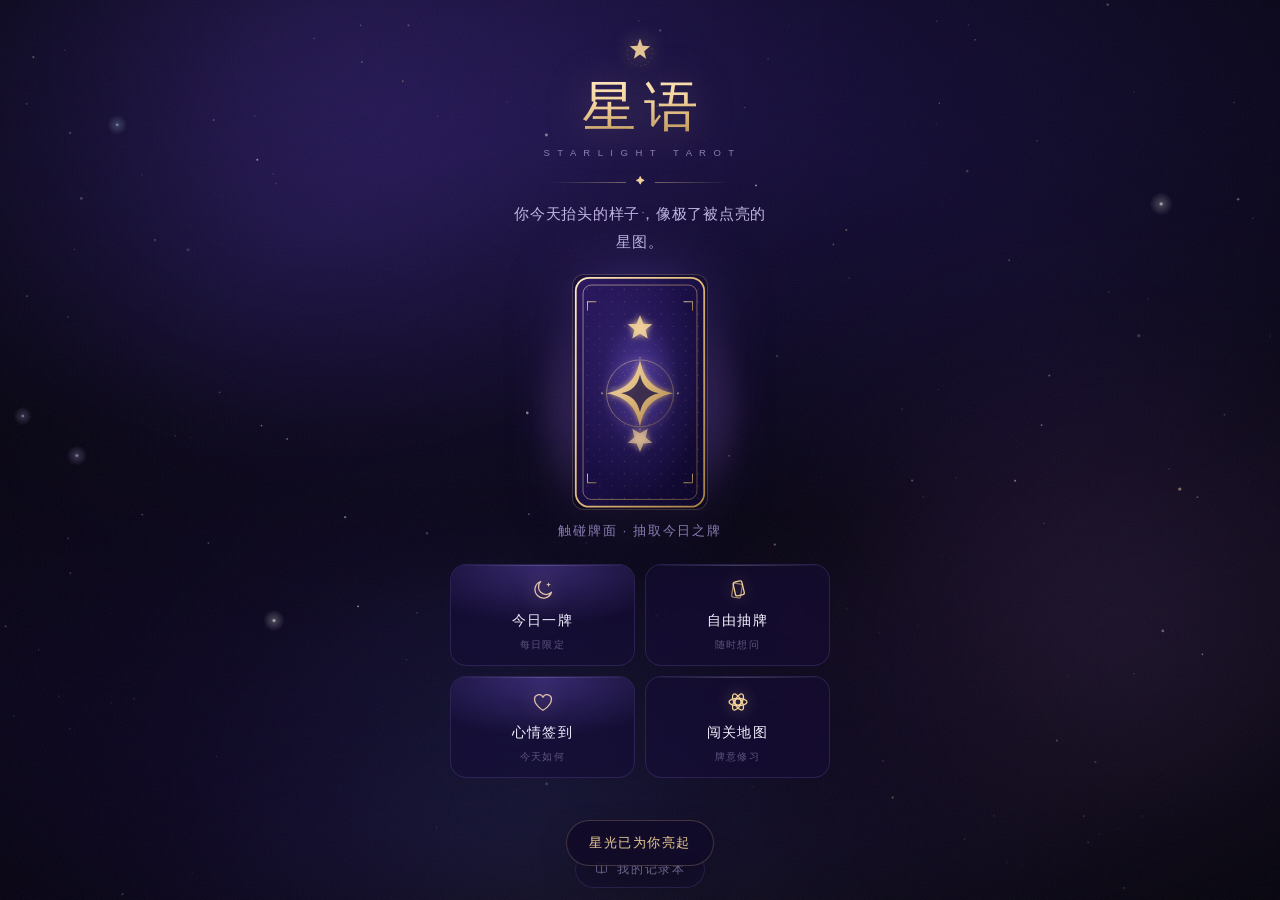
==== index.html @ d825fc46 "星语 · Starlight Tarot 78 张程序化 SVG 牌面 + 156 段牌义 抽牌 / 每日一牌 / 心情签到 / 星座 / 记录本 / 闯关 30 关 / 分享海报 纯静态，零依赖，零" ====
<!DOCTYPE html>
<html lang="zh-CN">
<head>
<meta charset="UTF-8">
<meta name="viewport" content="width=device-width, initial-scale=1.0, maximum-scale=1.0, user-scalable=no, viewport-fit=cover">
<meta name="theme-color" content="#06040f">
<meta name="apple-mobile-web-app-title" content="星语">
<meta name="apple-mobile-web-app-status-bar-style" content="black-translucent">
<meta name="apple-mobile-web-app-capable" content="yes">
<meta name="apple-mobile-web-app-status-bar-style" content="black-translucent">
<meta name="description" content="星语 · Starlight Tarot — 属于你的星空塔罗">
<title>星语 · Starlight Tarot</title>
<link rel="manifest" href="manifest.webmanifest">
<link rel="icon" type="image/png" sizes="512x512" href="assets/icon-512.png">
<link rel="icon" type="image/png" sizes="192x192" href="assets/icon-192.png">
<link rel="apple-touch-icon" href="assets/apple-touch-icon.png">
<link rel="stylesheet" href="css/base.css">
<link rel="stylesheet" href="css/sky.css">
<link rel="stylesheet" href="css/card-face.css">
<link rel="stylesheet" href="css/home.css">
<link rel="stylesheet" href="css/draw.css">
<link rel="stylesheet" href="css/book.css">
<link rel="stylesheet" href="css/daily.css">
<link rel="stylesheet" href="css/quest.css">
<link rel="stylesheet" href="css/poster.css">
</head>
<body>
  <!-- 星空背景层 -->
  <div class="sky" aria-hidden="true">
    <div class="sky__nebula sky__nebula--1"></div>
    <div class="sky__nebula sky__nebula--2"></div>
    <div class="sky__nebula sky__nebula--3"></div>
    <div class="sky__horizon"></div>
    <canvas class="sky__canvas" id="sky-canvas"></canvas>
    <div class="sky__vignette"></div>
    <div class="sky__grain"></div>
  </div>

  <!-- 页面内容挂载点 -->
  <main class="stage" id="app"></main>

  <script type="module" src="js/app.js"></script>
</body>
</html>
---- css/base.css ----
/* ============================================================
   星语 · Starlight Tarot — 基础层
   设计令牌 / 重置 / 排版 / 通用动效
   ============================================================ */

:root {
  /* ---------- 虚空底色（由深至浅） ---------- */
  --void-0: #06040f;
  --void-1: #0b0720;
  --void-2: #140a35;
  --void-3: #1e1150;
  --void-4: #2a1a63;

  /* ---------- 主色：星辉紫 ---------- */
  --violet:      #8b6cff;
  --violet-soft: #a98cff;
  --violet-deep: #4a32a8;
  --indigo:      #5a45d6;
  --plum:        #c77dff;

  /* ---------- 辅色：符文金 ---------- */
  --gold:       #f3d19a;
  --gold-bright:#ffe9c0;
  --gold-deep:  #c9a15e;
  --gold-glow:  rgba(243, 209, 154, .38);

  /* ---------- 点缀：星尘与极光 ---------- */
  --star: #ffffff;
  --cyan: #7fe8ff;
  --rose: #ff9ecb;

  /* ---------- 文字 ---------- */
  --ink:   #f5f1ff;
  --ink-2: #c1b5e2;
  --ink-3: #8a7db2;
  --ink-4: #5f5480;

  /* ---------- 面板 ---------- */
  --glass:       rgba(22, 14, 52, .55);
  --glass-strong:rgba(16, 10, 40, .82);
  --glass-line:  rgba(169, 140, 255, .16);
  --glass-line-2:rgba(243, 209, 154, .22);

  /* ---------- 字体 ---------- */
  --font-display: "Songti SC", "STSong", "Noto Serif SC", "Source Han Serif SC", "SimSun", serif;
  --font-body: -apple-system, BlinkMacSystemFont, "PingFang SC", "Hiragino Sans GB",
               "Microsoft YaHei", "Helvetica Neue", sans-serif;
  --font-mono: "SF Mono", "Menlo", "Consolas", monospace;

  /* ---------- 尺度 ---------- */
  --r-sm: 10px;
  --r-md: 16px;
  --r-lg: 22px;
  --r-xl: 30px;

  --safe-top:    env(safe-area-inset-top, 0px);
  --safe-bottom: env(safe-area-inset-bottom, 0px);

  /* ---------- 动效 ---------- */
  --ease-out:  cubic-bezier(.22, 1, .36, 1);
  --ease-soft: cubic-bezier(.4, 0, .2, 1);
  --t-fast: .22s;
  --t-mid:  .42s;
  --t-slow: .8s;
}

/* ------------------------------------------------------------
   重置
   ------------------------------------------------------------ */
*, *::before, *::after { box-sizing: border-box; }

html, body {
  margin: 0;
  padding: 0;
  height: 100%;
  overscroll-behavior-y: none;
}

html {
  -webkit-text-size-adjust: 100%;
  background: var(--void-0);
}

body {
  font-family: var(--font-body);
  color: var(--ink);
  background: var(--void-0);
  line-height: 1.7;
  -webkit-font-smoothing: antialiased;
  -moz-osx-font-smoothing: grayscale;
  text-rendering: optimizeLegibility;
  user-select: none;
  -webkit-user-select: none;
  -webkit-tap-highlight-color: transparent;
  touch-action: manipulation;
}

h1, h2, h3, h4, p, figure { margin: 0; }
ul, ol { margin: 0; padding: 0; list-style: none; }

button {
  font: inherit;
  color: inherit;
  background: none;
  border: 0;
  padding: 0;
  cursor: pointer;
  -webkit-tap-highlight-color: transparent;
}

img, svg, canvas { display: block; max-width: 100%; }

::selection { background: rgba(139, 108, 255, .35); }

/* ------------------------------------------------------------
   页面舞台：所有视图的容器
   ------------------------------------------------------------ */
.stage {
  position: relative;
  z-index: 2;
  min-height: 100%;
  min-height: 100dvh;
  display: flex;
  flex-direction: column;
}

/* ------------------------------------------------------------
   通用文字工具
   ------------------------------------------------------------ */
.display {
  font-family: var(--font-display);
  font-weight: 400;
  letter-spacing: .06em;
  background: linear-gradient(175deg, var(--gold-bright) 0%, var(--gold) 42%, #b98f52 100%);
  -webkit-background-clip: text;
  background-clip: text;
  color: transparent;
}

.muted { color: var(--ink-3); }

/* ------------------------------------------------------------
   玻璃面板
   ------------------------------------------------------------ */
.glass {
  position: relative;
  background: var(--glass);
  border: 1px solid var(--glass-line);
  border-radius: var(--r-lg);
  backdrop-filter: blur(18px) saturate(140%);
  -webkit-backdrop-filter: blur(18px) saturate(140%);
  box-shadow:
    0 1px 0 rgba(255, 255, 255, .05) inset,
    0 18px 48px -24px rgba(0, 0, 0, .9);
}

/* 顶部一道极细的高光，模拟玻璃边缘 */
.glass::before {
  content: "";
  position: absolute;
  inset: 0 0 auto 0;
  height: 1px;
  background: linear-gradient(90deg, transparent, rgba(255, 255, 255, .22), transparent);
  border-radius: inherit;
  pointer-events: none;
}

/* ------------------------------------------------------------
   进场动画
   ------------------------------------------------------------ */
@keyframes rise {
  from { opacity: 0; transform: translate3d(0, 22px, 0); }
  to   { opacity: 1; transform: none; }
}

@keyframes fade {
  from { opacity: 0; }
  to   { opacity: 1; }
}

@keyframes glow-pulse {
  0%, 100% { opacity: .5;  transform: scale(1); }
  50%      { opacity: .95; transform: scale(1.06); }
}

@keyframes spin-slow {
  from { transform: rotate(0deg); }
  to   { transform: rotate(360deg); }
}

/* ------------------------------------------------------------
   轻提示 Toast
   ------------------------------------------------------------ */
.toast {
  position: fixed;
  left: 50%;
  bottom: calc(var(--safe-bottom) + 34px);
  z-index: 90;
  transform: translate(-50%, 14px);
  padding: 11px 22px;
  border-radius: 999px;
  background: var(--glass-strong);
  border: 1px solid var(--glass-line-2);
  backdrop-filter: blur(20px);
  -webkit-backdrop-filter: blur(20px);
  box-shadow: 0 14px 40px -16px rgba(0, 0, 0, .9);
  font-size: 13px;
  letter-spacing: .12em;
  color: var(--gold);
  white-space: nowrap;
  opacity: 0;
  pointer-events: none;
  transition: opacity var(--t-mid) var(--ease-soft),
              transform var(--t-mid) var(--ease-out);
}

.toast--on {
  opacity: 1;
  transform: translate(-50%, 0);
}

.rise { animation: rise var(--t-slow) var(--ease-out) both; }

@media (prefers-reduced-motion: reduce) {
  *, *::before, *::after {
    animation-duration: .01ms !important;
    animation-iteration-count: 1 !important;
    transition-duration: .01ms !important;
  }
}
---- css/sky.css ----
/* ============================================================
   星语 · Starlight Tarot — 星空背景层
   星云 / 地平线 / 粒子 / 暗角 / 颗粒
   ============================================================ */

.sky {
  position: fixed;
  inset: 0;
  z-index: 0;
  overflow: hidden;
  pointer-events: none;
  background:
    radial-gradient(140% 100% at 50% 0%,   #1a1046 0%, transparent 58%),
    radial-gradient(120% 90%  at 15% 100%, #16093c 0%, transparent 60%),
    linear-gradient(178deg, var(--void-1) 0%, var(--void-0) 62%, #04030b 100%);
}

/* ------------------------------------------------------------
   星云：三团不同色温的柔光，缓慢呼吸 + 漂移
   ------------------------------------------------------------ */
.sky__nebula {
  position: absolute;
  border-radius: 50%;
  filter: blur(70px);
  opacity: .5;
  mix-blend-mode: screen;
  will-change: transform, opacity;
}

.sky__nebula--1 {
  width: 85vmax; height: 60vmax;
  top: -26vmax; left: -18vmax;
  background: radial-gradient(circle at 50% 50%,
              rgba(122, 82, 255, .50) 0%,
              rgba(78, 46, 168, .24) 42%,
              transparent 70%);
  animation: nebula-drift-a 34s var(--ease-soft) infinite;
}

.sky__nebula--2 {
  width: 70vmax; height: 52vmax;
  top: 26vmax; right: -24vmax;
  background: radial-gradient(circle at 50% 50%,
              rgba(199, 125, 255, .38) 0%,
              rgba(126, 60, 190, .18) 46%,
              transparent 72%);
  animation: nebula-drift-b 42s var(--ease-soft) infinite;
}

.sky__nebula--3 {
  width: 60vmax; height: 44vmax;
  bottom: -16vmax; left: 10vmax;
  background: radial-gradient(circle at 50% 50%,
              rgba(88, 180, 255, .24) 0%,
              rgba(60, 90, 200, .12) 48%,
              transparent 74%);
  animation: nebula-drift-c 50s var(--ease-soft) infinite;
}

@keyframes nebula-drift-a {
  0%, 100% { transform: translate3d(0, 0, 0) scale(1);        opacity: .42; }
  50%      { transform: translate3d(5vmax, 3vmax, 0) scale(1.14); opacity: .62; }
}
@keyframes nebula-drift-b {
  0%, 100% { transform: translate3d(0, 0, 0) scale(1.08);   opacity: .34; }
  50%      { transform: translate3d(-6vmax, 4vmax, 0) scale(1); opacity: .56; }
}
@keyframes nebula-drift-c {
  0%, 100% { transform: translate3d(0, 0, 0) scale(1);        opacity: .28; }
  50%      { transform: translate3d(4vmax, -3vmax, 0) scale(1.2); opacity: .44; }
}

/* ------------------------------------------------------------
   地平线：底部一抹极淡的暖光，给画面"落地感"
   ------------------------------------------------------------ */
.sky__horizon {
  position: absolute;
  left: -10%; right: -10%;
  bottom: -14vh;
  height: 46vh;
  background: radial-gradient(ellipse 60% 100% at 50% 100%,
              rgba(243, 209, 154, .13) 0%,
              rgba(139, 108, 255, .07) 44%,
              transparent 72%);
  filter: blur(30px);
  animation: glow-pulse 12s var(--ease-soft) infinite;
}

/* ------------------------------------------------------------
   粒子画布
   ------------------------------------------------------------ */
.sky__canvas {
  position: absolute;
  inset: 0;
  width: 100%;
  height: 100%;
}

/* ------------------------------------------------------------
   暗角：把注意力收到画面中心
   ------------------------------------------------------------ */
.sky__vignette {
  position: absolute;
  inset: 0;
  background: radial-gradient(ellipse 82% 68% at 50% 42%,
              transparent 40%,
              rgba(4, 3, 11, .42) 78%,
              rgba(4, 3, 11, .76) 100%);
}

/* ------------------------------------------------------------
   颗粒：极淡的胶片噪点，消除渐变的塑料感
   ------------------------------------------------------------ */
.sky__grain {
  position: absolute;
  inset: -50%;
  opacity: .05;
  background-image: url("data:image/svg+xml,%3Csvg xmlns='http://www.w3.org/2000/svg' width='180' height='180'%3E%3Cfilter id='n'%3E%3CfeTurbulence type='fractalNoise' baseFrequency='.85' numOctaves='3' stitchTiles='stitch'/%3E%3C/filter%3E%3Crect width='100%25' height='100%25' filter='url(%23n)'/%3E%3C/svg%3E");
  animation: grain-shift 6s steps(6) infinite;
}

@keyframes grain-shift {
  0%   { transform: translate(0, 0); }
  20%  { transform: translate(-3%, 2%); }
  40%  { transform: translate(2%, -3%); }
  60%  { transform: translate(-2%, -2%); }
  80%  { transform: translate(3%, 1%); }
  100% { transform: translate(0, 0); }
}
---- css/card-face.css ----
/* ============================================================
   星语 · Starlight Tarot — 牌面文字与容器样式
   （作用在 SVG 内部的 <text> 上）
   ============================================================ */

.cardface {
  display: block;
  width: 100%;
  height: auto;
  border-radius: 10px;
  font-family: "Songti SC", "STSong", "Noto Serif SC", serif;
}

.cardface .cf-num {
  font-size: 7px;
  fill: #f3d19a;
  letter-spacing: 1.4px;
  opacity: .92;
}

.cardface .cf-name {
  font-size: 10.5px;
  fill: #f5f1ff;
  letter-spacing: 2px;
}

.cardface .cf-en {
  font-size: 3.4px;
  fill: #8a7db2;
  letter-spacing: .75px;
  font-family: "Helvetica Neue", Arial, sans-serif;
}

.cardface .cf-glyph {
  font-size: 5.5px;
  fill: #f3d19a;
  letter-spacing: 1px;
  font-family: "Helvetica Neue", Arial, sans-serif;
}

/* ---------- 牌面外层容器 ---------- */
.cardwrap {
  position: relative;
  border-radius: 11px;
  overflow: hidden;
  box-shadow:
    0 0 0 1px rgba(243, 209, 154, .22),
    0 16px 40px -16px rgba(0, 0, 0, .9),
    0 0 46px -18px rgba(139, 108, 255, .55);
  transition: transform var(--t-mid) var(--ease-out),
              box-shadow var(--t-mid) var(--ease-out);
}

.cardwrap--rev { transform: rotate(180deg); }
.cardwrap--rev .cardface { transform: rotate(180deg); }
---- css/home.css ----
/* ============================================================
   星语 · Starlight Tarot — 首页样式
   ============================================================ */

.stage {
  align-items: center;
  gap: clamp(9px, 2.1vh, 18px);
  padding:
    calc(var(--safe-top) + clamp(20px, 4.2vh, 36px))
    clamp(18px, 5vw, 28px)
    calc(var(--safe-bottom) + 12px);
  text-align: center;
}

/* ------------------------------------------------------------
   顶部：标志 / 标题 / 每日星语
   ------------------------------------------------------------ */
.hero {
  display: flex;
  flex-direction: column;
  align-items: center;
  width: 100%;
}

.hero__mark {
  width: 34px;
  height: 34px;
  margin-bottom: 9px;
  filter: drop-shadow(0 0 10px rgba(243, 209, 154, .5));
  animation: glow-pulse 5s var(--ease-soft) infinite;
}

.hero__title {
  font-size: clamp(38px, 11.5vw, 54px);
  line-height: 1.06;
  letter-spacing: .16em;
  text-indent: .16em;
  margin: 0;
  filter: drop-shadow(0 3px 22px rgba(243, 209, 154, .26));
}

.hero__sub {
  margin: 9px 0 0;
  font-size: 9.5px;
  font-weight: 400;
  letter-spacing: .26em;
  color: var(--ink-3);
}

.hero__divider {
  display: flex;
  align-items: center;
  gap: 10px;
  width: min(180px, 50vw);
  margin: 13px 0 10px;
}

.hero__divider i {
  flex: 1;
  height: 1px;
  background: linear-gradient(90deg, transparent, rgba(243, 209, 154, .42));
}
.hero__divider i:last-of-type {
  background: linear-gradient(90deg, rgba(243, 209, 154, .42), transparent);
}
.hero__divider b {
  font-size: 9px;
  color: var(--gold);
  font-weight: 400;
}

.hero__line {
  margin: 0;
  max-width: 17em;
  font-size: clamp(13.5px, 3.6vw, 15px);
  line-height: 1.9;
  color: var(--ink-2);
  font-family: var(--font-display);
  letter-spacing: .05em;
}

/* ------------------------------------------------------------
   中央：发光牌背
   ------------------------------------------------------------ */
.oracle {
  position: relative;
  display: flex;
  justify-content: center;
  width: 100%;
}

.oracle__btn {
  position: relative;
  display: flex;
  flex-direction: column;
  align-items: center;
  gap: 12px;
  padding: 0;
  animation: oracle-float 7s var(--ease-soft) infinite;
}

.back__art {
  width: clamp(104px, 30vw, 134px);
  height: auto;
  border-radius: 11px;
  box-shadow:
    0 0 0 1px rgba(243, 209, 154, .18),
    0 22px 54px -20px rgba(0, 0, 0, .95),
    0 0 70px -14px rgba(139, 108, 255, .5);
  transition: transform var(--t-mid) var(--ease-out),
              box-shadow var(--t-mid) var(--ease-out);
}

.oracle__btn:active .back__art {
  transform: scale(.94);
  box-shadow:
    0 0 0 1px rgba(243, 209, 154, .5),
    0 10px 30px -14px rgba(0, 0, 0, .95),
    0 0 96px -6px rgba(139, 108, 255, .78);
}

/* 光晕：跟随牌背的呼吸 */
.oracle__halo {
  position: absolute;
  top: 50%;
  left: 50%;
  width: 230px;
  height: 230px;
  margin: -115px 0 0 -115px;
  border-radius: 50%;
  background: radial-gradient(circle,
              rgba(139, 108, 255, .34) 0%,
              rgba(199, 125, 255, .14) 42%,
              transparent 68%);
  filter: blur(14px);
  animation: glow-pulse 4.5s var(--ease-soft) infinite;
  pointer-events: none;
  z-index: -1;
}

.oracle__hint {
  font-size: 12.5px;
  letter-spacing: .14em;
  color: var(--ink-3);
  transition: color var(--t-fast);
}

.oracle__btn:active .oracle__hint { color: var(--gold); }

@keyframes oracle-float {
  0%, 100% { transform: translate3d(0, 0, 0); }
  50%      { transform: translate3d(0, -11px, 0); }
}

/* ------------------------------------------------------------
   功能入口：2 × 2
   ------------------------------------------------------------ */
.menu {
  display: grid;
  grid-template-columns: repeat(2, 1fr);
  gap: 10px;
  width: 100%;
  max-width: 380px;
  margin-top: 4px;
}

.entry {
  position: relative;
  display: flex;
  flex-direction: column;
  align-items: center;
  gap: 3px;
  padding: 13px 10px 12px;
  border-radius: var(--r-md);
  background: var(--glass);
  border: 1px solid var(--glass-line);
  backdrop-filter: blur(16px) saturate(140%);
  -webkit-backdrop-filter: blur(16px) saturate(140%);
  overflow: hidden;
  transition: transform var(--t-fast) var(--ease-out),
              border-color var(--t-fast) var(--ease-soft),
              background var(--t-fast) var(--ease-soft);
}

.entry::before {
  content: "";
  position: absolute;
  inset: 0 0 auto 0;
  height: 1px;
  background: linear-gradient(90deg, transparent, rgba(255, 255, 255, .2), transparent);
}

/* 悬停/按下时浮起一层星光 */
.entry::after {
  content: "";
  position: absolute;
  inset: 0;
  background: radial-gradient(120% 90% at 50% 0%,
              rgba(139, 108, 255, .3), transparent 66%);
  opacity: 0;
  transition: opacity var(--t-mid) var(--ease-soft);
  pointer-events: none;
}

.entry:active {
  transform: scale(.96);
  border-color: var(--glass-line-2);
}
.entry:active::after { opacity: 1; }

.entry__ico {
  width: 24px;
  height: 24px;
  color: var(--gold);
  filter: drop-shadow(0 0 8px rgba(243, 209, 154, .35));
  transition: transform var(--t-mid) var(--ease-out);
}
.entry:active .entry__ico { transform: scale(1.12); }

.entry__name {
  margin-top: 5px;
  font-size: 13.5px;
  letter-spacing: .1em;
  color: var(--ink);
  font-family: var(--font-display);
}

.entry__desc {
  font-size: 10px;
  letter-spacing: .12em;
  color: var(--ink-4);
}

/* ------------------------------------------------------------
   底部：记录本
   ------------------------------------------------------------ */
.foot {
  margin-top: auto;
  padding-top: 6px;
}

.foot__btn {
  display: inline-flex;
  align-items: center;
  gap: 8px;
  padding: 8px 18px;
  border-radius: 999px;
  border: 1px solid var(--glass-line);
  background: rgba(22, 14, 52, .4);
  backdrop-filter: blur(14px);
  -webkit-backdrop-filter: blur(14px);
  font-size: 12px;
  letter-spacing: .16em;
  color: var(--ink-3);
  transition: color var(--t-fast), border-color var(--t-fast);
}

.foot__btn svg { width: 15px; height: 15px; }

.foot__btn:active {
  color: var(--gold);
  border-color: var(--glass-line-2);
}

/* ------------------------------------------------------------
   矮屏微调：保证 667px 这类小屏也能一屏放下
   ------------------------------------------------------------ */
@media (max-height: 730px) {
  .stage { gap: clamp(8px, 1.8vh, 14px); }
  .hero__mark { display: none; }
  .hero__title { font-size: clamp(34px, 10vw, 44px); }
  .hero__sub { margin-top: 7px; }
  .hero__divider { margin: 12px 0 9px; }
  .hero__line { font-size: 13px; line-height: 1.75; }
  .back__art { width: clamp(104px, 29vw, 132px); }
  .oracle__btn { gap: 11px; }
  .oracle__hint { font-size: 12px; }
  .menu { gap: 9px; }
  .entry { padding: 12px 8px 11px; }
  .entry__ico { width: 22px; height: 22px; }
  .foot__btn { padding: 7px 16px; font-size: 11.5px; }
}

@media (max-height: 700px) {
  .stage {
    padding-top: calc(var(--safe-top) + 14px);
    gap: 7px;
  }
  .hero__divider { display: none; }
  .oracle__btn { gap: 9px; }
  .foot__btn { padding: 6px 15px; }
}

@media (max-height: 620px) {
  .hero__sub { display: none; }
  .back__art { width: clamp(88px, 24vw, 108px); }
}

/* ---------- 今日状态标记 ---------- */
.entry.is-done .entry__desc { color: var(--gold); }
.entry.is-todo .entry__ico { filter: drop-shadow(0 0 10px rgba(243, 209, 154, .55)); }
.entry.is-todo::after { opacity: 1; }
---- css/draw.css ----
/* ============================================================
   星语 · Starlight Tarot — 抽牌流程
   ============================================================ */

.draw {
  position: fixed;
  inset: 0;
  z-index: 3;
  display: flex;
  flex-direction: column;
  overflow-y: auto;
  overscroll-behavior: contain;
  padding:
    calc(var(--safe-top) + 10px)
    clamp(18px, 5vw, 26px)
    calc(var(--safe-bottom) + 20px);
  animation: fade .4s var(--ease-soft) both;
}

/* ---------- 顶部栏 ---------- */
.draw__bar {
  display: flex;
  align-items: center;
  justify-content: space-between;
  min-height: 38px;
  flex-shrink: 0;
}

.draw__back {
  display: inline-flex;
  align-items: center;
  gap: 5px;
  padding: 7px 14px 7px 11px;
  border-radius: 999px;
  border: 1px solid var(--glass-line);
  background: rgba(22, 14, 52, .45);
  backdrop-filter: blur(12px);
  -webkit-backdrop-filter: blur(12px);
  font-size: 12px;
  letter-spacing: .1em;
  color: var(--ink-3);
  transition: color var(--t-fast), border-color var(--t-fast);
}
.draw__back svg { width: 12px; height: 12px; }
.draw__back:active { color: var(--gold); border-color: var(--glass-line-2); }

.draw__step {
  font-size: 11px;
  letter-spacing: .22em;
  color: var(--ink-4);
}

/* ---------- 主体 ---------- */
.draw__body {
  flex: 1;
  display: flex;
  flex-direction: column;
  justify-content: center;
  align-items: center;
  gap: clamp(16px, 3.4vh, 28px);
  padding: 12px 0 8px;
  text-align: center;
}

/* 长内容（解读页）从顶部排，避免大片留白 */
.draw__body--top {
  justify-content: flex-start;
  padding-top: clamp(10px, 2.4vh, 20px);
}

.draw__title {
  font-family: var(--font-display);
  font-size: clamp(21px, 5.6vw, 26px);
  letter-spacing: .14em;
  color: var(--ink);
}

.draw__sub {
  font-size: 13px;
  line-height: 1.8;
  color: var(--ink-3);
  max-width: 18em;
  margin: -8px 0 0;
}

/* ============================================================
   选项网格
   ============================================================ */
.picks {
  display: grid;
  grid-template-columns: repeat(2, 1fr);
  gap: 11px;
  width: 100%;
  max-width: 360px;
}

.picks--topics { grid-template-columns: 1fr; max-width: 320px; }

.pick {
  position: relative;
  padding: 16px 12px 14px;
  border-radius: var(--r-md);
  border: 1px solid var(--glass-line);
  background: var(--glass);
  backdrop-filter: blur(16px);
  -webkit-backdrop-filter: blur(16px);
  overflow: hidden;
  text-align: center;
  transition: transform var(--t-fast) var(--ease-out),
              border-color var(--t-fast) var(--ease-soft);
  animation: rise .5s var(--ease-out) both;
}

.pick:active { transform: scale(.95); border-color: var(--glass-line-2); }

.pick.is-on {
  border-color: rgba(243, 209, 154, .6);
  background: rgba(48, 30, 92, .55);
  box-shadow: 0 0 26px -6px rgba(243, 209, 154, .4);
}

.pick__name {
  font-family: var(--font-display);
  font-size: 15.5px;
  letter-spacing: .1em;
  color: var(--ink);
}

.pick__hint {
  margin-top: 3px;
  font-size: 11px;
  letter-spacing: .1em;
  color: var(--ink-4);
}

.pick__mark {
  position: absolute;
  top: 8px; right: 9px;
  width: 15px; height: 15px;
  color: var(--gold);
  opacity: 0;
  transform: scale(.5);
  transition: opacity var(--t-fast), transform var(--t-fast) var(--ease-out);
}
.pick.is-on .pick__mark { opacity: 1; transform: scale(1); }

/* ---------- 跳过 ---------- */
.draw__skip {
  padding: 10px 26px;
  border-radius: 999px;
  border: 1px solid var(--glass-line);
  font-size: 12.5px;
  letter-spacing: .18em;
  color: var(--ink-3);
  transition: color var(--t-fast), border-color var(--t-fast);
}
.draw__skip:active { color: var(--gold); border-color: var(--glass-line-2); }

/* ---------- 主行动按钮 ---------- */
.act {
  position: relative;
  padding: 14px 42px;
  border-radius: 999px;
  font-family: var(--font-display);
  font-size: 15px;
  letter-spacing: .22em;
  color: #1a1038;
  background: linear-gradient(160deg, #ffeccb, #f0c888 52%, #c99a55);
  box-shadow: 0 10px 30px -12px rgba(243, 209, 154, .7),
              0 0 0 1px rgba(255, 236, 203, .35) inset;
  transition: transform var(--t-fast) var(--ease-out), opacity var(--t-fast);
}
.act:active { transform: scale(.95); }
.act[disabled] { opacity: .4; pointer-events: none; }

.act--ghost {
  background: none;
  color: var(--ink-2);
  box-shadow: 0 0 0 1px var(--glass-line) inset;
}

/* ============================================================
   牌堆与洗牌
   ============================================================ */
.deck {
  position: relative;
  width: 104px;
  height: 182px;
  margin: 0 auto;
}

.deck__card {
  position: absolute;
  inset: 0;
  border-radius: 9px;
  box-shadow: 0 8px 22px -10px rgba(0, 0, 0, .9),
              0 0 0 1px rgba(243, 209, 154, .3);
  transition: transform .7s var(--ease-out), opacity .5s;
}

.deck.is-ready .deck__card { cursor: pointer; }
.deck.is-ready .deck__card:active { filter: brightness(1.25); }

/* 洗牌：向两侧甩出再收回 */
@keyframes fling-l {
  0%   { transform: translate(0, 0) rotate(0deg); }
  35%  { transform: translate(-64px, -26px) rotate(-22deg); }
  70%  { transform: translate(-20px, 10px) rotate(6deg); }
  100% { transform: translate(0, 0) rotate(0deg); }
}
@keyframes fling-r {
  0%   { transform: translate(0, 0) rotate(0deg); }
  35%  { transform: translate(64px, -26px) rotate(22deg); }
  70%  { transform: translate(20px, 10px) rotate(-6deg); }
  100% { transform: translate(0, 0) rotate(0deg); }
}
@keyframes flick-up {
  0%   { transform: translate(0, 0); }
  40%  { transform: translate(0, -14px); }
  100% { transform: translate(0, 0); }
}

.deck.is-shuffling .deck__card { animation: flick-up .5s var(--ease-soft) infinite; }
.deck.is-shuffling .deck__card:nth-child(1) { animation-name: fling-l; animation-duration: 1.25s; }
.deck.is-shuffling .deck__card:nth-child(2) { animation-name: fling-l; animation-duration: 1.15s; animation-delay: .06s; }
.deck.is-shuffling .deck__card:nth-child(3) { animation-name: fling-r; animation-duration: 1.35s; animation-delay: .1s; }
.deck.is-shuffling .deck__card:nth-child(4) { animation-name: fling-l; animation-duration: 1.2s;  animation-delay: .16s; }
.deck.is-shuffling .deck__card:nth-child(5) { animation-name: fling-r; animation-duration: 1.3s;  animation-delay: .2s; }
.deck.is-shuffling .deck__card:nth-child(6) { animation-name: fling-l; animation-duration: 1.1s;  animation-delay: .25s; }

/* 抽牌张数选择 */
.counts {
  display: flex;
  gap: 10px;
}
.counts .act { padding: 12px 26px; font-size: 14px; letter-spacing: .16em; }

/* ============================================================
   翻牌
   ============================================================ */
.spread {
  display: flex;
  justify-content: center;
  align-items: flex-start;
  gap: clamp(10px, 3.4vw, 20px);
  width: 100%;
  perspective: 1200px;
  padding: 6px 0;
}

.flip {
  position: relative;
  width: clamp(88px, 26vw, 116px);
  aspect-ratio: 120 / 210;
  flex-shrink: 0;
  transition: transform .5s var(--ease-out), filter .5s var(--ease-soft);
}

/* 3D 翻转带轻微过冲，让它"有厚度" */
.flip__inner {
  position: relative;
  width: 100%;
  height: 100%;
  transform-style: preserve-3d;
  transition: transform .88s cubic-bezier(.34, 1.2, .4, 1);
}

.flip.is-up .flip__inner { transform: rotateY(180deg); }

.flip__face {
  position: absolute;
  inset: 0;
  backface-visibility: hidden;
  -webkit-backface-visibility: hidden;
  border-radius: 10px;
  overflow: hidden;
}

.flip__face--back {
  box-shadow: 0 10px 26px -12px rgba(0, 0, 0, .95),
              0 0 0 1px rgba(243, 209, 154, .28);
}

.flip__face--front {
  transform: rotateY(180deg);
  box-shadow: 0 14px 34px -14px rgba(0, 0, 0, .95),
              0 0 0 1px rgba(243, 209, 154, .35),
              0 0 40px -16px rgba(139, 108, 255, .6);
}

/* 牌背在翻牌容器里必须铺满：.back__art 默认尺寸是为首页设计的 */
.flip__face--back .back__art {
  width: 100%;
  height: 100%;
  border-radius: 0;
  box-shadow: none;
}

.flip__face--front .cardface {
  width: 100%;
  height: 100%;
  border-radius: 0;
}
.flip.is-rev .flip__face--front { transform: rotateY(180deg) rotate(180deg); }

/* ---------- 细节 1：未翻的牌呼吸发光，暗示可点 ---------- */
@keyframes breathe {
  0%, 100% { box-shadow: 0 10px 26px -12px rgba(0, 0, 0, .95),
                         0 0 0 1px rgba(243, 209, 154, .26),
                         0 0 18px -4px rgba(139, 108, 255, .34); }
  50%      { box-shadow: 0 10px 26px -12px rgba(0, 0, 0, .95),
                         0 0 0 1px rgba(243, 209, 154, .6),
                         0 0 34px -2px rgba(139, 108, 255, .62); }
}
.flip:not(.is-up) .flip__face--back { animation: breathe 2.9s var(--ease-soft) infinite; }

/* ---------- 细节 2：翻面时扫过的高光 ---------- */
.flip__glare {
  position: absolute;
  inset: 0;
  z-index: 3;
  pointer-events: none;
  border-radius: 10px;
  overflow: hidden;
  opacity: 0;
  background: linear-gradient(105deg,
    transparent 30%,
    rgba(255, 255, 255, .42) 44%,
    rgba(255, 236, 203, .82) 50%,
    rgba(255, 255, 255, .36) 56%,
    transparent 70%);
  mix-blend-mode: overlay;
}
.flip.is-open .flip__glare { animation: glare .88s cubic-bezier(.4, 0, .2, 1) forwards; }
@keyframes glare {
  0%   { opacity: 0; transform: translateX(-58%); }
  45%  { opacity: 1; }
  100% { opacity: 0; transform: translateX(58%); }
}

/* ---------- 细节 3：落定后的光晕脉冲 ---------- */
.flip__pulse {
  position: absolute;
  inset: -8%;
  z-index: 2;
  pointer-events: none;
  border-radius: 16px;
  opacity: 0;
  background: radial-gradient(ellipse at center, rgba(243, 209, 154, .55), transparent 64%);
}
.flip.is-rev .flip__pulse {
  background: radial-gradient(ellipse at center, rgba(127, 232, 255, .5), transparent 64%);
}
.flip.is-open .flip__pulse { animation: pulse 1s .26s cubic-bezier(.2, .8, .3, 1) forwards; }
@keyframes pulse {
  0%   { opacity: 0; transform: scale(.68); }
  38%  { opacity: 1; }
  100% { opacity: 0; transform: scale(1.5); }
}

/* ---------- 细节 4：已翻开的牌轻微下沉，注意力聚焦到新牌 ---------- */
.flip.is-up:not(.is-current) { transform: translateY(7px) scale(.965); filter: brightness(.76); }
.flip.is-up.is-current { transform: translateY(-3px) scale(1.03); }

/* 正位偏暖 / 逆位偏冷 */
.flip:not(.is-rev) .flip__face--front {
  box-shadow: 0 14px 34px -14px rgba(0, 0, 0, .95),
              0 0 0 1px rgba(243, 209, 154, .4),
              0 0 44px -14px rgba(243, 209, 154, .5);
}
.flip.is-rev .flip__face--front {
  box-shadow: 0 14px 34px -14px rgba(0, 0, 0, .95),
              0 0 0 1px rgba(127, 232, 255, .34),
              0 0 44px -14px rgba(110, 150, 255, .5);
}

.flip__pos {
  margin-top: 8px;
  font-size: 11px;
  letter-spacing: .16em;
  color: var(--gold);
  opacity: 0;
  transition: opacity var(--t-mid) .3s;
}
.flip.is-up .flip__pos { opacity: 1; }

.tapme {
  margin-top: 6px;
  font-size: 12px;
  letter-spacing: .18em;
  color: var(--ink-4);
  animation: glow-pulse 2.2s var(--ease-soft) infinite;
}

/* ============================================================
   解读页
   ============================================================ */
.reading {
  width: 100%;
  max-width: 420px;
  text-align: left;
  display: flex;
  flex-direction: column;
  gap: 16px;
}

.rcard {
  display: flex;
  gap: 14px;
  align-items: flex-start;
  padding: 13px;
  border-radius: var(--r-md);
  background: var(--glass);
  border: 1px solid var(--glass-line);
  backdrop-filter: blur(16px);
  -webkit-backdrop-filter: blur(16px);
  animation: rise .6s var(--ease-out) both;
}

.rcard__art {
  width: 74px;
  flex-shrink: 0;
  border-radius: 7px;
  overflow: hidden;
  box-shadow: 0 0 0 1px rgba(243, 209, 154, .28);
}
.rcard__art .cardface { width: 100%; }

.rcard__main { flex: 1; min-width: 0; }

.rcard__head {
  display: flex;
  align-items: baseline;
  gap: 8px;
  flex-wrap: wrap;
}

.rcard__name {
  font-family: var(--font-display);
  font-size: 18px;
  letter-spacing: .1em;
  color: var(--ink);
}

.rcard__dir {
  font-size: 10.5px;
  letter-spacing: .16em;
  padding: 2px 8px;
  border-radius: 999px;
  color: var(--gold);
  border: 1px solid rgba(243, 209, 154, .32);
}

.rcard__pos {
  font-size: 11px;
  letter-spacing: .14em;
  color: var(--ink-4);
  margin-bottom: 3px;
}

.rcard__kw {
  display: flex;
  flex-wrap: wrap;
  gap: 5px;
  margin: 8px 0 0;
}
.rcard__kw span {
  font-size: 10.5px;
  letter-spacing: .08em;
  padding: 2.5px 9px;
  border-radius: 999px;
  background: rgba(139, 108, 255, .16);
  color: var(--violet-soft);
}

.rtext {
  font-size: 14.5px;
  line-height: 2.05;
  color: var(--ink-2);
  white-space: pre-line;
  letter-spacing: .02em;
  min-height: 1em;
}

.rtext--bridge, .rtext--tail {
  color: var(--ink-3);
  font-size: 13.5px;
}

.rdiv {
  display: flex;
  align-items: center;
  gap: 10px;
  color: var(--ink-4);
  font-size: 10px;
}
.rdiv::before, .rdiv::after {
  content: "";
  flex: 1;
  height: 1px;
  background: linear-gradient(90deg, transparent, rgba(169, 140, 255, .25), transparent);
}

.caret {
  display: inline-block;
  width: 2px;
  height: 1em;
  vertical-align: -.14em;
  background: var(--gold);
  animation: blink .8s steps(2) infinite;
}
@keyframes blink { 50% { opacity: 0; } }

/* ---------- 底部操作 ---------- */
.draw__acts {
  display: flex;
  flex-direction: column;
  align-items: center;
  gap: 10px;
  width: 100%;
  padding-top: 6px;
}
.draw__acts .act { width: min(300px, 100%); }
---- css/book.css ----
/* ============================================================
   星语 · Starlight Tarot — 记录本 / 签到
   ============================================================ */

.book {
  gap: 18px;
  max-width: 460px;
  width: 100%;
}

/* ---------- 概览数字 ---------- */
.book__stats {
  display: grid;
  grid-template-columns: repeat(3, 1fr);
  gap: 10px;
  width: 100%;
}

.stat {
  display: flex;
  flex-direction: column;
  align-items: center;
  gap: 2px;
  padding: 13px 6px 11px;
  border-radius: var(--r-md);
  background: var(--glass);
  border: 1px solid var(--glass-line);
  backdrop-filter: blur(14px);
  -webkit-backdrop-filter: blur(14px);
}

.stat b {
  font-family: var(--font-display);
  font-size: 24px;
  line-height: 1.1;
  font-weight: 400;
  background: linear-gradient(170deg, var(--gold-bright), var(--gold) 55%, #b98f52);
  -webkit-background-clip: text;
  background-clip: text;
  color: transparent;
}

.stat span {
  font-size: 10.5px;
  letter-spacing: .14em;
  color: var(--ink-4);
}

/* ---------- 分区 ---------- */
.book__sec {
  width: 100%;
  display: flex;
  flex-direction: column;
  gap: 11px;
}

.book__h {
  display: flex;
  align-items: center;
  gap: 10px;
  font-family: var(--font-display);
  font-size: 14px;
  font-weight: 400;
  letter-spacing: .16em;
  color: var(--ink-2);
}

.book__h::after {
  content: "";
  flex: 1;
  height: 1px;
  background: linear-gradient(90deg, rgba(169, 140, 255, .22), transparent);
}

.book__empty {
  padding: 26px 0;
  text-align: center;
  font-size: 13px;
  line-height: 2;
  color: var(--ink-4);
}

/* ---------- 28 天热力格 ---------- */
.cal {
  display: grid;
  grid-template-columns: repeat(7, 1fr);
  gap: 6px;
  padding: 14px;
  border-radius: var(--r-md);
  background: var(--glass);
  border: 1px solid var(--glass-line);
  backdrop-filter: blur(14px);
  -webkit-backdrop-filter: blur(14px);
}

.cal__d {
  aspect-ratio: 1;
  border-radius: 6px;
  background: rgba(255, 255, 255, .05);
  box-shadow: 0 0 0 1px rgba(255, 255, 255, .04) inset;
}

/* 6 种心情各一色，低饱和 */
.cal__d.is-on {
  background: hsl(calc(250 - var(--i) * 34) 58% 62% / .85);
  box-shadow: 0 0 10px -2px hsl(calc(250 - var(--i) * 34) 70% 62% / .7);
}

/* ---------- 历史行 ---------- */
.row {
  display: flex;
  align-items: center;
  gap: 13px;
  width: 100%;
  padding: 11px 13px;
  border-radius: var(--r-md);
  background: var(--glass);
  border: 1px solid var(--glass-line);
  backdrop-filter: blur(14px);
  -webkit-backdrop-filter: blur(14px);
  text-align: left;
  transition: transform var(--t-fast) var(--ease-out), border-color var(--t-fast);
  animation: rise .45s var(--ease-out) both;
}

.row:active { transform: scale(.98); border-color: var(--glass-line-2); }

.row__cards { display: flex; gap: 5px; flex-shrink: 0; }

.row__art {
  width: 32px;
  border-radius: 4px;
  overflow: hidden;
  box-shadow: 0 0 0 1px rgba(243, 209, 154, .26);
}
.row__art .cardface { width: 100%; }
.row__art.is-rev { transform: rotate(180deg); }
.row__art.is-rev .cardface { transform: rotate(180deg); }

.row__info { min-width: 0; flex: 1; }

.row__names {
  font-family: var(--font-display);
  font-size: 14.5px;
  letter-spacing: .08em;
  color: var(--ink);
  white-space: nowrap;
  overflow: hidden;
  text-overflow: ellipsis;
}

.row__meta {
  margin-top: 2px;
  font-size: 11px;
  letter-spacing: .06em;
  color: var(--ink-4);
  white-space: nowrap;
  overflow: hidden;
  text-overflow: ellipsis;
}

/* ============================================================
   心情签到页
   ============================================================ */
.mood {
  width: 100%;
  max-width: 420px;
}

.mood__done {
  display: flex;
  flex-direction: column;
  align-items: center;
  gap: 14px;
  text-align: center;
}

.mood__ring {
  width: 92px; height: 92px;
  border-radius: 50%;
  display: grid;
  place-items: center;
  font-family: var(--font-display);
  font-size: 30px;
  color: var(--gold);
  border: 1px solid rgba(243, 209, 154, .34);
  background: radial-gradient(circle, rgba(243, 209, 154, .16), transparent 68%);
  box-shadow: 0 0 34px -8px rgba(243, 209, 154, .5);
}

/* ============================================================
   星座设置（可选）
   ============================================================ */
.zod {
  display: flex;
  flex-direction: column;
  gap: 10px;
  padding: 15px;
  border-radius: var(--r-md);
  background: var(--glass);
  border: 1px solid var(--glass-line);
  backdrop-filter: blur(14px);
  -webkit-backdrop-filter: blur(14px);
}

.zod__head {
  display: flex;
  align-items: center;
  justify-content: space-between;
}

.zod__name {
  font-family: var(--font-display);
  font-size: 18px;
  letter-spacing: .12em;
  color: var(--gold);
}

.zod__edit {
  padding: 5px 13px;
  border-radius: 999px;
  border: 1px solid var(--glass-line);
  font-size: 11px;
  letter-spacing: .12em;
  color: var(--ink-4);
}
.zod__edit:active { color: var(--gold); }

.zod__line,
.zod__rl {
  font-size: 13px;
  line-height: 1.95;
  color: var(--ink-2);
  text-align: left;
}

.zod__hint {
  font-size: 12.5px;
  line-height: 1.9;
  color: var(--ink-4);
  text-align: left;
}

.wheel {
  display: flex;
  gap: 6px;
  overflow-x: auto;
  padding-bottom: 4px;
  scrollbar-width: none;
  -webkit-overflow-scrolling: touch;
}
.wheel::-webkit-scrollbar { display: none; }

.chip {
  flex-shrink: 0;
  min-width: 44px;
  padding: 7px 12px;
  border-radius: 999px;
  border: 1px solid var(--glass-line);
  font-size: 12.5px;
  letter-spacing: .06em;
  color: var(--ink-3);
  transition: all var(--t-fast) var(--ease-out);
}
.chip:active { transform: scale(.93); }
.chip.is-on {
  border-color: rgba(243, 209, 154, .55);
  background: rgba(243, 209, 154, .14);
  color: var(--gold);
}

.zod__res {
  min-height: 62px;
  display: flex;
  flex-direction: column;
  gap: 6px;
  padding: 11px 13px;
  border-radius: var(--r-sm);
  background: rgba(10, 6, 28, .42);
  border: 1px solid rgba(169, 140, 255, .12);
}

.zod__nm {
  font-family: var(--font-display);
  font-size: 15px;
  letter-spacing: .1em;
  color: var(--violet-soft);
}
---- css/daily.css ----
/* ============================================================
   星语 · Starlight Tarot — 每日一牌
   ============================================================ */

.daily {
  gap: 14px;
  max-width: 420px;
  width: 100%;
}

.daily__date {
  font-size: 11px;
  letter-spacing: .28em;
  color: var(--ink-4);
}

/* ---------- 未翻开：牌背 + 呼吸 ---------- */
.daily__card {
  position: relative;
  width: clamp(124px, 36vw, 158px);
  border-radius: 12px;
  transition: transform var(--t-slow) var(--ease-out);
}

.daily__card.is-revealed {
  animation: card-rise .9s var(--ease-out) both;
}

@keyframes card-rise {
  0%   { opacity: 0; transform: translateY(16px) scale(.94); }
  100% { opacity: 1; transform: none; }
}

.daily__back {
  position: relative;
  display: block;
  width: 100%;
  border-radius: 12px;
  animation: breathe 3.1s var(--ease-soft) infinite;
  box-shadow:
    0 0 0 1px rgba(243, 209, 154, .26),
    0 18px 44px -20px rgba(0, 0, 0, .95),
    0 0 52px -16px rgba(139, 108, 255, .5);
  transition: transform var(--t-fast) var(--ease-out);
}

.daily__back:active { transform: scale(.95); }

.daily__back .back__art {
  width: 100%;
  height: 100%;
  border-radius: 12px;
  box-shadow: none;
}

.daily__hint {
  margin-top: 4px;
  text-align: center;
  font-size: 12.5px;
  line-height: 1.95;
  color: var(--ink-4);
  letter-spacing: .06em;
}

/* ---------- 已翻开 ---------- */
.daily__card.is-revealed .cardface {
  width: 100%;
  height: auto;
  border-radius: 12px;
  box-shadow:
    0 0 0 1px rgba(243, 209, 154, .3),
    0 20px 48px -20px rgba(0, 0, 0, .95),
    0 0 56px -18px rgba(243, 209, 154, .45);
}

.daily__meta {
  display: flex;
  align-items: center;
  gap: 10px;
  margin-top: 6px;
}

.daily__name {
  font-family: var(--font-display);
  font-size: 22px;
  letter-spacing: .12em;
  color: var(--ink);
}

.daily__kw {
  display: flex;
  flex-wrap: wrap;
  justify-content: center;
  gap: 6px;
  margin-top: -2px;
}

.daily__kw span {
  font-size: 11px;
  letter-spacing: .1em;
  padding: 3px 11px;
  border-radius: 999px;
  background: rgba(139, 108, 255, .16);
  color: var(--violet-soft);
}

.daily__text {
  text-align: left;
  padding: 0 4px;
}
---- css/quest.css ----
/* ============================================================
   星语 · Starlight Tarot — 闯关地图 / 答题
   ============================================================ */

.quest {
  gap: 22px;
  max-width: 460px;
  width: 100%;
}

/* ---------- 顶部进度 ---------- */
.quest__head {
  display: flex;
  align-items: center;
  gap: 16px;
  width: 100%;
  padding: 14px 16px;
  border-radius: var(--r-md);
  background: var(--glass);
  border: 1px solid var(--glass-line);
  backdrop-filter: blur(14px);
  -webkit-backdrop-filter: blur(14px);
}

.quest__num {
  display: flex;
  align-items: baseline;
  gap: 3px;
  flex-shrink: 0;
}

.quest__num b {
  font-family: var(--font-display);
  font-size: 30px;
  line-height: 1;
  font-weight: 400;
  background: linear-gradient(170deg, var(--gold-bright), var(--gold) 55%, #b98f52);
  -webkit-background-clip: text;
  background-clip: text;
  color: transparent;
}

.quest__num span { font-size: 12px; color: var(--ink-4); }

.quest__hint {
  font-size: 12.5px;
  line-height: 1.75;
  color: var(--ink-3);
  text-align: left;
}

/* ---------- 章节 ---------- */
.chapter { width: 100%; }

.chapter__h {
  display: flex;
  align-items: baseline;
  gap: 9px;
  margin-bottom: 16px;
}

.chapter__h b {
  font-family: var(--font-display);
  font-size: 13px;
  font-weight: 400;
  letter-spacing: .1em;
  color: var(--tint);
}

.chapter__h span {
  font-family: var(--font-display);
  font-size: 15px;
  letter-spacing: .12em;
  color: var(--ink);
}

.chapter__h em {
  font-size: 10.5px;
  font-style: normal;
  letter-spacing: .1em;
  color: var(--ink-4);
}

/* ---------- 星轨 ---------- */
.chapter__track {
  position: relative;
  display: grid;
  grid-template-columns: repeat(5, 1fr);
  gap: 18px 10px;
  padding: 2px 0 4px;
}

.chapter__line {
  position: absolute;
  left: 8%; right: 8%;
  top: 21px;
  height: 1px;
  background: linear-gradient(90deg,
    transparent, color-mix(in srgb, var(--tint) 40%, transparent) 12%,
    color-mix(in srgb, var(--tint) 40%, transparent) 88%, transparent);
  pointer-events: none;
}

.node {
  position: relative;
  z-index: 1;
  display: flex;
  flex-direction: column;
  align-items: center;
  gap: 5px;
}

.node__dot {
  width: 42px;
  height: 42px;
  display: grid;
  place-items: center;
  border-radius: 50%;
  font-family: var(--font-display);
  font-size: 15px;
  color: var(--ink-4);
  background: #120b2e;
  border: 1px solid var(--glass-line);
  box-shadow: 0 4px 14px -6px rgba(0, 0, 0, .9);
  transition: transform var(--t-fast) var(--ease-out),
              border-color var(--t-fast), color var(--t-fast);
}

.node__tip {
  font-size: 9px;
  letter-spacing: .06em;
  color: var(--ink-4);
  opacity: 0;
  transition: opacity var(--t-fast);
}

.node.is-open { cursor: pointer; }
.node.is-open .node__dot { color: var(--tint); border-color: color-mix(in srgb, var(--tint) 34%, transparent); }
.node.is-open:active .node__dot { transform: scale(.9); }
.node.is-open:active .node__tip,
.node:hover .node__tip { opacity: 1; }

.node.is-done .node__dot {
  color: #1a1038;
  background: linear-gradient(160deg, #ffeccb, #f0c888 60%, #c99a55);
  border-color: rgba(243, 209, 154, .7);
  box-shadow: 0 0 18px -4px rgba(243, 209, 154, .55);
}
.node.is-done .node__tip { color: var(--gold); opacity: 1; }

.node.is-next .node__dot {
  animation: node-pulse 2.4s var(--ease-soft) infinite;
  border-color: var(--tint);
}
@keyframes node-pulse {
  0%, 100% { box-shadow: 0 0 0 0 color-mix(in srgb, var(--tint) 45%, transparent); }
  60%      { box-shadow: 0 0 0 9px transparent; }
}

.node.is-locked { cursor: not-allowed; }
.node.is-locked .node__dot { opacity: .45; }

/* ============================================================
   答题页
   ============================================================ */
.quiz {
  gap: 10px;
  max-width: 440px;
}

.quiz__art {
  width: clamp(108px, 32vw, 136px);
  margin-bottom: 2px;
}

.quiz__art .cardface {
  width: 100%;
  height: auto;
  border-radius: 10px;
  box-shadow:
    0 0 0 1px rgba(243, 209, 154, .28),
    0 16px 38px -18px rgba(0, 0, 0, .95),
    0 0 44px -16px rgba(139, 108, 255, .5);
}

.quiz__name {
  font-family: var(--font-display);
  font-size: 17px;
  letter-spacing: .16em;
  color: var(--gold);
}

.quiz__scene {
  font-size: 14px;
  line-height: 1.95;
  color: var(--ink-2);
  max-width: 20em;
  margin: 2px 0 0;
}

.quiz__q {
  margin: 10px 0 4px;
  font-size: 12px;
  letter-spacing: .2em;
  color: var(--ink-4);
}

/* ---------- 选项 ---------- */
.quiz__opts {
  display: flex;
  flex-direction: column;
  gap: 9px;
  width: 100%;
}

.opt {
  display: flex;
  align-items: center;
  gap: 11px;
  width: 100%;
  padding: 13px 14px;
  border-radius: var(--r-md);
  background: var(--glass);
  border: 1px solid var(--glass-line);
  backdrop-filter: blur(14px);
  -webkit-backdrop-filter: blur(14px);
  text-align: left;
  transition: transform var(--t-fast) var(--ease-out),
              border-color var(--t-fast), background var(--t-fast);
}

.opt:active { transform: scale(.975); }

.opt__k {
  width: 22px; height: 22px;
  flex-shrink: 0;
  display: grid;
  place-items: center;
  border-radius: 50%;
  font-size: 11px;
  color: var(--ink-4);
  border: 1px solid var(--glass-line);
  transition: all var(--t-fast);
}

.opt__t {
  font-size: 14px;
  line-height: 1.65;
  color: var(--ink);
}

.opt.is-right {
  border-color: rgba(243, 209, 154, .65);
  background: rgba(48, 30, 92, .5);
}
.opt.is-right .opt__k { color: #1a1038; background: var(--gold); border-color: var(--gold); }

.opt.is-wrong {
  border-color: rgba(150, 140, 200, .3);
  opacity: .45;
  animation: shake .4s var(--ease-soft);
}
.opt.is-wrong .opt__k { border-color: rgba(150, 140, 200, .4); }

@keyframes shake {
  0%, 100% { transform: translateX(0); }
  25% { transform: translateX(-5px); }
  60% { transform: translateX(4px); }
}

.opt:disabled { cursor: default; }

/* ---------- 判定结果 ---------- */
.quiz__result {
  width: 100%;
  margin-top: 4px;
  padding: 0 2px;
  animation: rise .5s var(--ease-out) both;
}

.quiz__result:empty { display: none; }

.res__title {
  display: flex;
  align-items: center;
  gap: 7px;
  font-family: var(--font-display);
  font-size: 15px;
  letter-spacing: .12em;
  color: var(--gold);
  margin-bottom: 8px;
}
.res__title svg { width: 15px; height: 15px; }

.quiz__result.is-hint .res__title { color: var(--violet-soft); }

.res__text {
  font-size: 13.5px;
  line-height: 1.95;
  color: var(--ink-2);
  text-align: left;
}

.res__face {
  margin-top: 9px;
  font-size: 11px;
  letter-spacing: .1em;
  color: var(--gold);
  opacity: .8;
  text-align: left;
}

.res__hint {
  margin-top: 8px;
  font-size: 12px;
  line-height: 1.8;
  color: var(--ink-4);
  text-align: left;
}
.res__hint b { color: var(--violet-soft); font-weight: 400; }

.quiz__result .act { margin-top: 16px; width: min(280px, 100%); }
---- css/poster.css ----
/* ============================================================
   分享海报
   ============================================================ */
.poster {
  position: fixed;
  inset: 0;
  z-index: 120;
  display: flex;
  flex-direction: column;
  animation: fade .3s var(--ease-soft) both;
}

.poster__mask {
  position: absolute;
  inset: 0;
  background: rgba(4, 3, 11, .88);
  backdrop-filter: blur(8px);
  -webkit-backdrop-filter: blur(8px);
}

.poster__box {
  position: relative;
  flex: 1;
  display: flex;
  flex-direction: column;
  align-items: center;
  justify-content: center;
  gap: 14px;
  padding: calc(var(--safe-top) + 16px) 16px calc(var(--safe-bottom) + 16px);
  min-height: 0;
}

.poster__tip {
  font-size: 12.5px;
  letter-spacing: .14em;
  color: var(--gold);
  text-align: center;
}

.poster__img {
  flex: 1;
  min-height: 0;
  max-width: 100%;
  max-height: 100%;
  object-fit: contain;
  border-radius: 12px;
  /* 允许长按保存 */
  -webkit-touch-callout: default;
  -webkit-user-select: auto;
  user-select: auto;
  box-shadow: 0 24px 60px -22px rgba(0, 0, 0, .95),
              0 0 0 1px rgba(243, 209, 154, .26);
}

.poster__close {
  flex-shrink: 0;
  padding: 12px 40px;
  border-radius: 999px;
  border: 1px solid var(--glass-line);
  background: rgba(22, 14, 52, .6);
  font-size: 14px;
  letter-spacing: .2em;
  color: var(--ink-2);
}
.poster__close:active { color: var(--gold); border-color: var(--glass-line-2); }
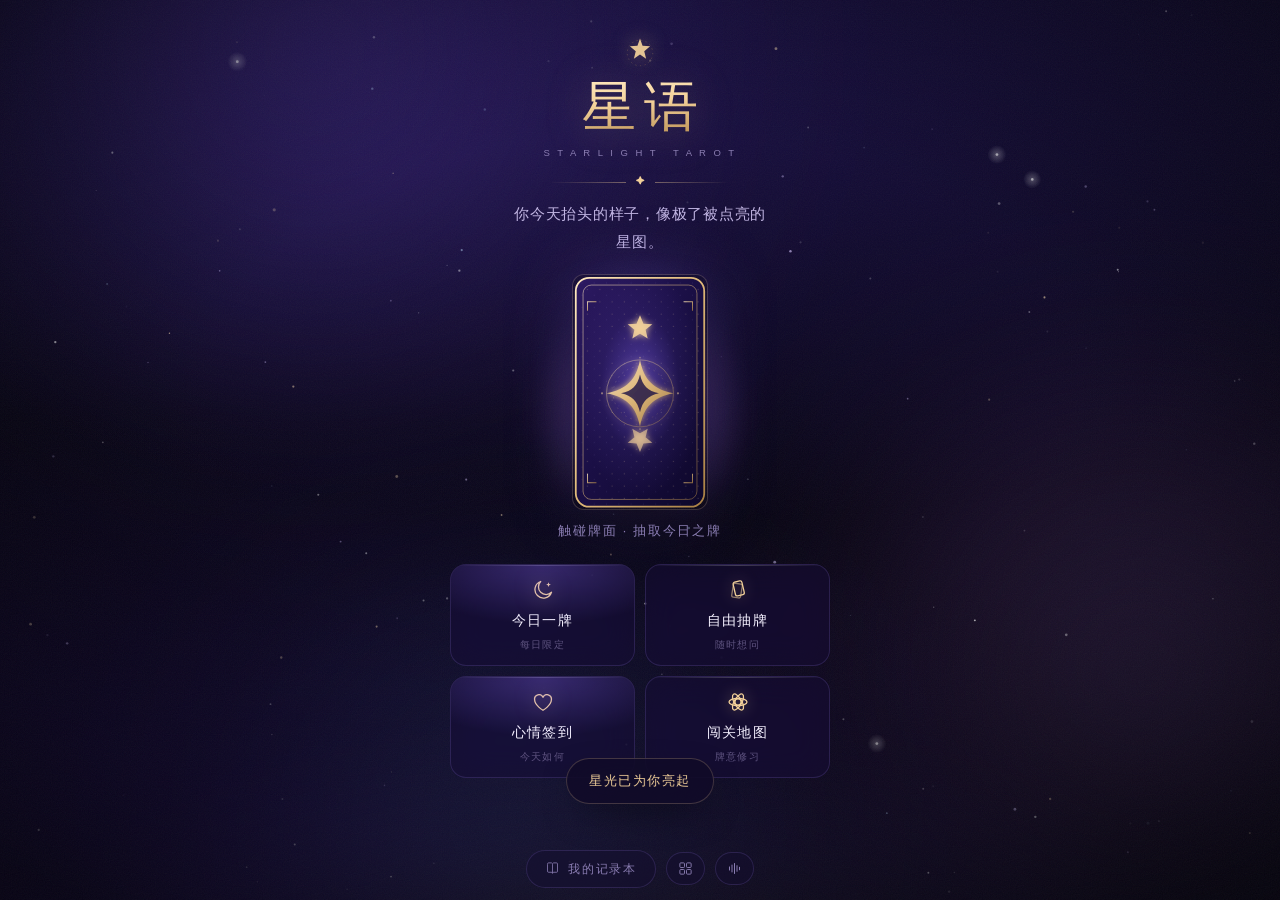
==== commit e1b8b115: "声音开关键 + 牌库图鉴 + 牌面细节 + 首次仪式感 + 离线 声音 · 底部图标改为点一下即静音/恢复，图标自带状态（静音时变斜杠变暗） · 长按 480ms 打开设置面板；音量与曲风仍可调 · " ====
--- a/index.html
+++ b/index.html
@@ -23,6 +23,7 @@
 <link rel="stylesheet" href="css/daily.css">
 <link rel="stylesheet" href="css/quest.css">
 <link rel="stylesheet" href="css/poster.css">
+<link rel="stylesheet" href="css/atlas.css">
 </head>
 <body>
   <!-- 星空背景层 -->
--- a/css/base.css
+++ b/css/base.css
@@ -194,7 +194,7 @@
 .toast {
   position: fixed;
   left: 50%;
-  bottom: calc(var(--safe-bottom) + 34px);
+  bottom: calc(var(--safe-bottom) + 96px);
   z-index: 90;
   transform: translate(-50%, 14px);
   padding: 11px 22px;
--- a/css/home.css
+++ b/css/home.css
@@ -300,3 +300,43 @@
 .entry.is-done .entry__desc { color: var(--gold); }
 .entry.is-todo .entry__ico { filter: drop-shadow(0 0 10px rgba(243, 209, 154, .55)); }
 .entry.is-todo::after { opacity: 1; }
+
+/* 底部：记录本 + 声音设置 */
+.foot {
+  display: flex;
+  align-items: center;
+  justify-content: center;
+  gap: 10px;
+}
+
+.foot__btn--icon {
+  padding: 8px 11px;
+}
+.foot__btn--icon svg { width: 15px; height: 15px; }
+
+/* ---------- 声音开关键的状态 ---------- */
+.foot__btn--icon { position: relative; }
+
+.foot__slash {
+  position: absolute;
+  left: 50%; top: 50%;
+  width: 20px; height: 1.5px;
+  margin: -.75px 0 0 -10px;
+  border-radius: 1px;
+  background: var(--ink-4);
+  transform: scaleX(0) rotate(-45deg);
+  transform-origin: center;
+  transition: transform .28s var(--ease-out), background var(--t-fast);
+}
+
+.foot__btn--icon.is-muted { color: var(--ink-4); border-color: var(--glass-line); }
+.foot__btn--icon.is-muted svg { opacity: .38; }
+.foot__btn--icon.is-muted .foot__slash { transform: scaleX(1) rotate(-45deg); background: var(--ink-3); }
+
+/* 首页常驻：第一次抽到的那张 */
+.oracle__first {
+  font-size: 10.5px;
+  letter-spacing: .1em;
+  color: var(--ink-4);
+  margin-top: -6px;
+}
--- a/css/book.css
+++ b/css/book.css
@@ -80,32 +80,6 @@
   color: var(--ink-4);
 }
 
-/* ---------- 28 天热力格 ---------- */
-.cal {
-  display: grid;
-  grid-template-columns: repeat(7, 1fr);
-  gap: 6px;
-  padding: 14px;
-  border-radius: var(--r-md);
-  background: var(--glass);
-  border: 1px solid var(--glass-line);
-  backdrop-filter: blur(14px);
-  -webkit-backdrop-filter: blur(14px);
-}
-
-.cal__d {
-  aspect-ratio: 1;
-  border-radius: 6px;
-  background: rgba(255, 255, 255, .05);
-  box-shadow: 0 0 0 1px rgba(255, 255, 255, .04) inset;
-}
-
-/* 6 种心情各一色，低饱和 */
-.cal__d.is-on {
-  background: hsl(calc(250 - var(--i) * 34) 58% 62% / .85);
-  box-shadow: 0 0 10px -2px hsl(calc(250 - var(--i) * 34) 70% 62% / .7);
-}
-
 /* ---------- 历史行 ---------- */
 .row {
   display: flex;
@@ -286,3 +260,176 @@
   letter-spacing: .1em;
   color: var(--violet-soft);
 }
+
+/* ============================================================
+   月历
+   ============================================================ */
+.cal__bar {
+  display: flex;
+  align-items: center;
+  justify-content: space-between;
+  gap: 10px;
+  margin-bottom: 10px;
+}
+
+.cal__title {
+  font-family: var(--font-display);
+  font-size: 15px;
+  letter-spacing: .12em;
+  color: var(--ink);
+}
+
+.cal__nav {
+  width: 34px; height: 34px;
+  display: grid; place-items: center;
+  border-radius: 50%;
+  font-size: 19px;
+  color: var(--ink-3);
+  border: 1px solid var(--glass-line);
+  transition: color var(--t-fast), border-color var(--t-fast);
+}
+.cal__nav:active { color: var(--gold); border-color: var(--glass-line-2); }
+.cal__nav:disabled { opacity: .22; }
+
+.cal--month {
+  display: grid;
+  grid-template-columns: repeat(7, 1fr);
+  gap: 5px;
+  padding: 12px 10px;
+}
+
+.cal__w {
+  text-align: center;
+  font-size: 10px;
+  letter-spacing: .1em;
+  color: var(--ink-4);
+  padding-bottom: 3px;
+}
+
+.cald {
+  position: relative;
+  aspect-ratio: 1;
+  display: grid;
+  place-items: center;
+  border-radius: 9px;
+  background: rgba(255, 255, 255, .04);
+  box-shadow: 0 0 0 1px rgba(255, 255, 255, .04) inset;
+  transition: transform var(--t-fast) var(--ease-out), box-shadow var(--t-fast);
+}
+.cald--pad { background: none; box-shadow: none; pointer-events: none; }
+.cald:active { transform: scale(.9); }
+
+.cald__n {
+  font-size: 12px;
+  color: var(--ink-3);
+  font-family: var(--font-display);
+}
+
+/* 签到：六种心情六种低饱和色 */
+.cald.is-on {
+  background: hsl(calc(250 - var(--i) * 34) 42% 46% / .8);
+  box-shadow: 0 0 12px -3px hsl(calc(250 - var(--i) * 34) 55% 52% / .6);
+}
+.cald.is-on .cald__n { color: #f0e8ff; }
+
+.cald.is-today {
+  box-shadow: 0 0 0 1.5px var(--gold) inset;
+}
+.cald.is-today .cald__n { color: var(--gold-bright); }
+
+.cald.has-draw .cald__s {
+  position: absolute;
+  top: 3px; right: 4px;
+  font-size: 7.5px;
+  font-style: normal;
+  color: var(--gold);
+  opacity: .95;
+}
+
+.cald.is-open {
+  box-shadow: 0 0 0 1.5px var(--violet-soft) inset, 0 0 16px -4px var(--violet);
+}
+
+/* ---------- 图例 ---------- */
+.cal__legend {
+  display: flex;
+  flex-wrap: wrap;
+  align-items: center;
+  gap: 4px 12px;
+  margin-top: 10px;
+  font-size: 10px;
+  letter-spacing: .06em;
+  color: var(--ink-4);
+}
+.cal__legend span { display: inline-flex; align-items: center; gap: 4px; }
+.cal__legend i {
+  width: 9px; height: 9px;
+  border-radius: 3px;
+  background: hsl(calc(250 - var(--i) * 34) 42% 46% / .85);
+}
+.cal__legend-x { color: var(--gold); }
+
+/* ---------- 本月汇总 ---------- */
+.cal__sum {
+  display: flex;
+  justify-content: space-between;
+  margin-top: 12px;
+  padding: 11px 14px;
+  border-radius: var(--r-sm);
+  background: rgba(10, 6, 28, .42);
+  border: 1px solid rgba(169, 140, 255, .12);
+  font-size: 11.5px;
+  letter-spacing: .06em;
+  color: var(--ink-4);
+}
+.cal__sum b {
+  font-family: var(--font-display);
+  font-size: 15px;
+  color: var(--gold);
+  font-weight: 400;
+  margin: 0 2px;
+}
+
+/* ---------- 某天详情 ---------- */
+.daybox {
+  margin-top: 12px;
+  padding: 13px;
+  border-radius: var(--r-md);
+  background: rgba(22, 14, 52, .5);
+  border: 1px solid var(--glass-line);
+  animation: rise .4s var(--ease-out) both;
+}
+.daybox__h {
+  font-family: var(--font-display);
+  font-size: 13.5px;
+  letter-spacing: .12em;
+  color: var(--ink-2);
+  margin-bottom: 10px;
+}
+.daybox__empty { font-size: 12px; color: var(--ink-4); text-align: center; padding: 10px 0; }
+
+.daybox__i { display: flex; align-items: center; gap: 11px; padding: 7px 0; }
+.daybox__i + .daybox__i { border-top: 1px solid rgba(169, 140, 255, .1); }
+
+.daybox__cards { display: flex; gap: 4px; flex-shrink: 0; }
+.daybox__art {
+  width: 28px;
+  border-radius: 4px;
+  overflow: hidden;
+  box-shadow: 0 0 0 1px rgba(243, 209, 154, .24);
+}
+.daybox__art .cardface { width: 100%; }
+.daybox__art.is-rev { transform: rotate(180deg); }
+.daybox__art.is-rev .cardface { transform: rotate(180deg); }
+
+.daybox__t {
+  font-size: 13px;
+  color: var(--ink);
+  letter-spacing: .06em;
+}
+.daybox__t span {
+  display: block;
+  margin-top: 2px;
+  font-size: 10.5px;
+  color: var(--ink-4);
+}
--- a/css/poster.css
+++ b/css/poster.css
@@ -63,3 +63,219 @@
   color: var(--ink-2);
 }
 .poster__close:active { color: var(--gold); border-color: var(--glass-line-2); }
+
+/* ============================================================
+   设置面板
+   ============================================================ */
+.settings {
+  position: fixed;
+  inset: 0;
+  z-index: 130;
+  display: flex;
+  align-items: center;
+  justify-content: center;
+  padding: 20px;
+  animation: fade .25s var(--ease-soft) both;
+}
+
+.settings__mask {
+  position: absolute;
+  inset: 0;
+  background: rgba(4, 3, 11, .86);
+  backdrop-filter: blur(10px);
+  -webkit-backdrop-filter: blur(10px);
+}
+
+.settings__box {
+  position: relative;
+  width: 100%;
+  max-width: 340px;
+  display: flex;
+  flex-direction: column;
+  gap: 4px;
+  padding: 24px 22px 20px;
+  border-radius: var(--r-lg);
+  background: var(--glass-strong);
+  border: 1px solid var(--glass-line-2);
+  box-shadow: 0 30px 70px -28px rgba(0, 0, 0, .95);
+  animation: rise .4s var(--ease-out) both;
+}
+
+.settings__h {
+  font-family: var(--font-display);
+  font-size: 17px;
+  font-weight: 400;
+  letter-spacing: .16em;
+  color: var(--gold);
+  text-align: center;
+  margin-bottom: 12px;
+}
+
+.srow {
+  display: flex;
+  align-items: center;
+  justify-content: space-between;
+  gap: 12px;
+  padding: 13px 2px;
+  border-bottom: 1px solid rgba(169, 140, 255, .1);
+}
+
+.srow__t { font-size: 14.5px; letter-spacing: .08em; color: var(--ink); }
+.srow__n { font-size: 11.5px; color: var(--ink-4); min-width: 26px; text-align: right; }
+
+.switch {
+  width: 46px; height: 26px;
+  flex-shrink: 0;
+  border-radius: 999px;
+  background: rgba(255, 255, 255, .08);
+  border: 1px solid var(--glass-line);
+  position: relative;
+  transition: background var(--t-mid), border-color var(--t-mid);
+}
+.switch i {
+  position: absolute;
+  top: 2px; left: 2px;
+  width: 20px; height: 20px;
+  border-radius: 50%;
+  background: var(--ink-4);
+  transition: transform var(--t-mid) var(--ease-out), background var(--t-mid);
+}
+.switch.is-on {
+  background: rgba(243, 209, 154, .22);
+  border-color: rgba(243, 209, 154, .5);
+}
+.switch.is-on i {
+  transform: translateX(20px);
+  background: var(--gold);
+  box-shadow: 0 0 10px rgba(243, 209, 154, .6);
+}
+
+.slider {
+  flex: 1;
+  -webkit-appearance: none;
+  appearance: none;
+  height: 3px;
+  border-radius: 2px;
+  background: rgba(255, 255, 255, .12);
+  outline: none;
+}
+.slider::-webkit-slider-thumb {
+  -webkit-appearance: none;
+  width: 18px; height: 18px;
+  border-radius: 50%;
+  background: var(--gold);
+  box-shadow: 0 0 10px rgba(243, 209, 154, .55);
+  cursor: pointer;
+}
+
+.settings__note {
+  margin-top: 14px;
+  font-size: 11.5px;
+  line-height: 1.85;
+  color: var(--ink-4);
+  text-align: left;
+}
+
+.settings__ok { margin-top: 16px; width: 100%; padding: 12px; }
+
+/* ============================================================
+   彩蛋弹窗
+   ============================================================ */
+.egg {
+  position: fixed;
+  inset: 0;
+  z-index: 140;
+  display: grid;
+  place-items: center;
+  padding: 26px;
+  pointer-events: none;
+  animation: fade .4s var(--ease-soft) both;
+}
+.egg.is-out { animation: fade .6s var(--ease-soft) reverse both; }
+
+.egg__box {
+  position: relative;
+  max-width: 320px;
+  padding: 30px 26px;
+  border-radius: var(--r-lg);
+  text-align: center;
+  background: radial-gradient(ellipse at 50% 0%, rgba(48, 30, 92, .8), rgba(8, 5, 20, .92));
+  border: 1px solid rgba(243, 209, 154, .3);
+  box-shadow: 0 26px 70px -22px rgba(0, 0, 0, .95),
+              0 0 60px -18px rgba(243, 209, 154, .35);
+  animation: egg-in .7s var(--ease-out) both;
+}
+@keyframes egg-in {
+  0%   { opacity: 0; transform: scale(.86) translateY(14px); }
+  100% { opacity: 1; transform: none; }
+}
+
+.egg__glow {
+  position: absolute;
+  left: 50%; top: -30px;
+  width: 220px; height: 220px;
+  margin-left: -110px;
+  border-radius: 50%;
+  background: radial-gradient(circle, rgba(243, 209, 154, .3), transparent 66%);
+  filter: blur(14px);
+  pointer-events: none;
+}
+
+.egg__tag {
+  font-size: 10.5px;
+  letter-spacing: .3em;
+  color: var(--gold);
+  opacity: .85;
+}
+
+.egg__name {
+  margin-top: 8px;
+  font-family: var(--font-display);
+  font-size: 30px;
+  letter-spacing: .14em;
+  color: var(--gold-bright);
+  text-shadow: 0 0 22px rgba(243, 209, 154, .5);
+}
+
+.egg__line {
+  margin-top: 12px;
+  font-size: 13.5px;
+  line-height: 2;
+  color: var(--ink-2);
+  white-space: pre-line;
+}
+
+/* 环形迸射的星屑 */
+.egg__spark {
+  position: absolute;
+  left: 50%; top: 26px;
+  width: 3px; height: 3px;
+  margin: -1.5px;
+  border-radius: 50%;
+  background: var(--gold-bright);
+  box-shadow: 0 0 6px rgba(255, 236, 203, .9);
+  animation: spark 1.5s var(--ease-out) both;
+  animation-delay: var(--d);
+}
+@keyframes spark {
+  0%   { transform: rotate(var(--a)) translateX(0) scale(1); opacity: 0; }
+  22%  { opacity: 1; }
+  100% { transform: rotate(var(--a)) translateX(112px) scale(.2); opacity: 0; }
+}
+
+/* 设置里的曲风选择 */
+.srow--style { flex-direction: column; align-items: flex-start; gap: 10px; }
+.chips { display: flex; flex-wrap: wrap; gap: 7px; }
+.chips .chip { min-width: 0; padding: 6px 15px; font-size: 12.5px; }
+
+/* 设置里的音频状态 */
+.settings__state {
+  margin-top: 14px;
+  font-size: 12.5px;
+  letter-spacing: .08em;
+  text-align: left;
+}
+.settings__state.is-ok   { color: #7fd6a0; }
+.settings__state.is-idle { color: var(--gold); }
+.settings__state.is-bad  { color: #ff9e9e; }
+.settings__note b { color: var(--gold); font-weight: 400; }
--- a/css/atlas.css
+++ b/css/atlas.css
@@ -0,0 +1,239 @@
+/* ============================================================
+   星语 · Starlight Tarot — 牌库图鉴
+   ============================================================ */
+
+.atlas { gap: 16px; max-width: 460px; }
+
+/* ---------- 顶部进度 ---------- */
+.atlas__hero {
+  display: flex;
+  align-items: center;
+  gap: 15px;
+  width: 100%;
+  padding: 15px 16px;
+  border-radius: var(--r-md);
+  background: var(--glass);
+  border: 1px solid var(--glass-line);
+  backdrop-filter: blur(16px);
+  -webkit-backdrop-filter: blur(16px);
+}
+
+.atlas__ring {
+  position: relative;
+  width: 66px; height: 66px;
+  flex-shrink: 0;
+  display: flex;
+  align-items: baseline;
+  justify-content: center;
+  gap: 1px;
+  border-radius: 50%;
+  padding-top: 22px;
+  /* 进度环：conic-gradient 直接用百分比 */
+  background:
+    conic-gradient(var(--gold) calc(var(--p) * 1%), rgba(255,255,255,.07) 0);
+  position: relative;
+}
+.atlas__ring::before {
+  content: "";
+  position: absolute;
+  inset: 4px;
+  border-radius: 50%;
+  background: #150d33;
+}
+.atlas__ring b, .atlas__ring span { position: relative; }
+.atlas__ring b {
+  font-family: var(--font-display);
+  font-size: 24px;
+  color: var(--gold-bright);
+  font-weight: 400;
+  line-height: 1;
+}
+.atlas__ring span { font-size: 10.5px; color: var(--ink-4); }
+
+.atlas__hero-t { flex: 1; min-width: 0; }
+.atlas__hero-t1 {
+  font-size: 13px;
+  line-height: 1.75;
+  color: var(--ink-2);
+  text-align: left;
+}
+.atlas__first {
+  margin-top: 4px;
+  font-size: 11px;
+  letter-spacing: .06em;
+  color: var(--gold);
+  opacity: .8;
+  text-align: left;
+}
+
+/* ---------- 筛选 ---------- */
+.atlas__tabs {
+  display: flex;
+  gap: 7px;
+  overflow-x: auto;
+  width: 100%;
+  padding-bottom: 2px;
+  scrollbar-width: none;
+}
+.atlas__tabs::-webkit-scrollbar { display: none; }
+
+.atab {
+  flex-shrink: 0;
+  padding: 6px 14px;
+  border-radius: 999px;
+  border: 1px solid var(--glass-line);
+  font-size: 12px;
+  letter-spacing: .08em;
+  color: var(--ink-3);
+  transition: all var(--t-fast) var(--ease-out);
+}
+.atab:active { transform: scale(.94); }
+.atab.is-on {
+  border-color: rgba(243, 209, 154, .5);
+  background: rgba(243, 209, 154, .13);
+  color: var(--gold);
+}
+
+/* ---------- 分组 ---------- */
+.agroup { width: 100%; }
+
+.agroup__h {
+  display: flex;
+  align-items: baseline;
+  gap: 8px;
+  margin-bottom: 9px;
+  padding-bottom: 6px;
+  border-bottom: 1px solid rgba(169, 140, 255, .12);
+}
+.agroup__h b {
+  font-family: var(--font-display);
+  font-size: 14px;
+  font-weight: 400;
+  letter-spacing: .12em;
+  color: var(--ink);
+}
+.agroup__h span { font-size: 10px; color: var(--ink-4); letter-spacing: .06em; }
+.agroup__h i {
+  margin-left: auto;
+  font-style: normal;
+  font-size: 11px;
+  color: var(--gold);
+  font-family: var(--font-display);
+}
+
+/* ---------- 牌墙 ---------- */
+.awall {
+  display: grid;
+  grid-template-columns: repeat(5, 1fr);
+  gap: 8px 6px;
+}
+.awall--solo { margin-top: 2px; }
+
+.acell {
+  display: flex;
+  flex-direction: column;
+  align-items: center;
+  gap: 3px;
+  transition: transform var(--t-fast) var(--ease-out);
+}
+.acell:active { transform: scale(.93); }
+
+.acell__art {
+  position: relative;
+  width: 100%;
+  border-radius: 6px;
+  overflow: hidden;
+  box-shadow: 0 0 0 1px rgba(255, 255, 255, .06);
+  transition: box-shadow var(--t-fast), filter var(--t-mid);
+}
+.acell__art .cardface { width: 100%; }
+
+/* 未遇见：只剩一个模糊的轮廓，不剧透画面 */
+.acell.is-locked .acell__art {
+  filter: brightness(.34) saturate(.18) contrast(.7);
+}
+.acell.is-locked .acell__art::after {
+  content: "";
+  position: absolute;
+  inset: 0;
+  background: rgba(8, 5, 20, .42);
+}
+.acell.is-locked .acell__n { color: var(--ink-4); opacity: .5; }
+
+.acell.is-got .acell__art { box-shadow: 0 0 0 1px rgba(243, 209, 154, .3); }
+.acell.is-got:active .acell__art { box-shadow: 0 0 0 1.5px rgba(243, 209, 154, .65); }
+.acell.is-open .acell__art {
+  box-shadow: 0 0 0 1.5px var(--gold), 0 0 18px -4px rgba(243, 209, 154, .6);
+}
+
+.acell__n {
+  font-size: 8.5px;
+  letter-spacing: .02em;
+  color: var(--ink-3);
+  text-align: center;
+  line-height: 1.3;
+  white-space: nowrap;
+  overflow: hidden;
+  text-overflow: ellipsis;
+  max-width: 100%;
+}
+
+@keyframes shake-x {
+  0%, 100% { transform: translateX(0); }
+  22% { transform: translateX(-4px) rotate(-1.5deg); }
+  62% { transform: translateX(3px) rotate(1.2deg); }
+}
+.acell.is-shake { animation: shake-x .4s var(--ease-soft); }
+
+/* ---------- 详情 ---------- */
+.atlas__more:empty { display: none; }
+.atlas__more { width: 100%; }
+
+.atlas__locked {
+  padding: 18px 0;
+  text-align: center;
+  font-size: 12.5px;
+  line-height: 2;
+  color: var(--ink-4);
+}
+
+.adetail {
+  padding: 15px 16px;
+  border-radius: var(--r-md);
+  background: rgba(22, 14, 52, .55);
+  border: 1px solid var(--glass-line-2);
+  animation: rise .4s var(--ease-out) both;
+}
+
+.adetail__h { display: flex; align-items: baseline; gap: 9px; margin-bottom: 12px; }
+.adetail__name {
+  font-family: var(--font-display);
+  font-size: 19px;
+  letter-spacing: .12em;
+  color: var(--gold);
+}
+.adetail__en { font-size: 9.5px; letter-spacing: .16em; color: var(--ink-4); }
+
+.adetail__stats {
+  display: grid;
+  grid-template-columns: repeat(4, 1fr);
+  gap: 6px;
+  text-align: center;
+}
+.adetail__stats div { display: flex; flex-direction: column; gap: 1px; }
+.adetail__stats b {
+  font-family: var(--font-display);
+  font-size: 20px;
+  font-weight: 400;
+  color: var(--ink);
+  line-height: 1.1;
+}
+.adetail__stats span { font-size: 9.5px; color: var(--ink-4); letter-spacing: .06em; }
+
+.adetail__t {
+  margin-top: 11px;
+  font-size: 11.5px;
+  letter-spacing: .08em;
+  color: var(--violet-soft);
+  text-align: center;
+}
